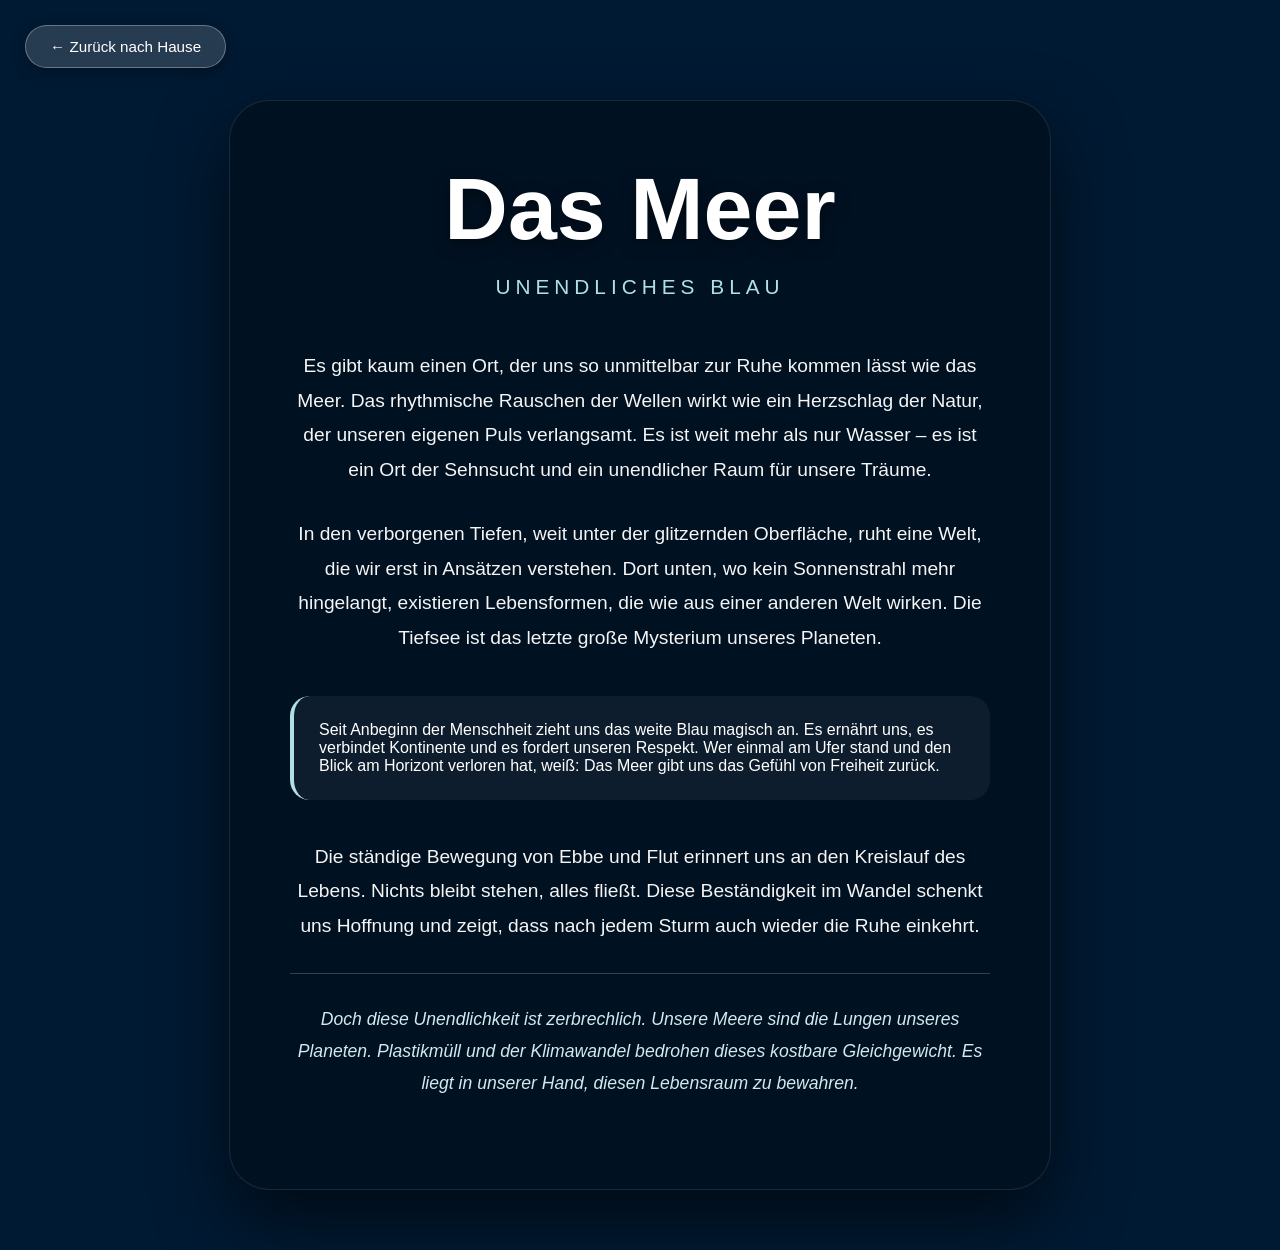
==== Das Meer.html @ 678a10c2 "Link" ====
<!DOCTYPE html>
<html lang="de">
<head>
    <meta charset="UTF-8">
    <meta name="viewport" content="width=device-width, initial-scale=1.0">
    <title>Das Meer - Kraft & Tiefe</title>
    <style>
        /* Einblend-Animation */
        @keyframes fadeIn {
            from { opacity: 0; transform: translateY(30px); }
            to { opacity: 1; transform: translateY(0); }
        }

        body {
            font-family: 'Segoe UI', Tahoma, Geneva, Verdana, sans-serif;
            margin: 0;
            padding: 100px 20px 60px; /* Genug Platz für den festen Button */
            display: flex;
            justify-content: center;
            align-items: center;
            min-height: 100vh;
            background-image: url('https://unsplash.com');
            background-size: cover;
            background-position: center;
            background-attachment: fixed;
            background-color: #001a33;
        }

        /* Fester Home-Button oben links */
        .home-button {
            position: fixed; /* Klebt fest beim Scrollen */
            top: 25px;
            left: 25px;
            text-decoration: none;
            color: white;
            background: rgba(255, 255, 255, 0.15);
            padding: 12px 24px;
            border-radius: 30px;
            backdrop-filter: blur(12px);
            border: 1px solid rgba(255, 255, 255, 0.3);
            font-size: 0.95em;
            font-weight: 500;
            transition: all 0.3s ease;
            z-index: 1000;
            box-shadow: 0 4px 15px rgba(0,0,0,0.3);
        }

        .home-button:hover {
            background: rgba(255, 255, 255, 0.3);
            transform: translateY(-2px);
            box-shadow: 0 6px 20px rgba(0,0,0,0.4);
        }

        .container {
            max-width: 700px;
            text-align: center;
            background-color: rgba(0, 15, 30, 0.75);
            padding: 60px;
            border-radius: 40px;
            box-shadow: 0 30px 70px rgba(0,0,0,0.6);
            backdrop-filter: blur(20px);
            border: 1px solid rgba(255, 255, 255, 0.1);
            color: #ffffff;
            animation: fadeIn 1.8s ease-out forwards;
        }

        h1.main-title {
            font-size: clamp(3em, 8vw, 5.5em);
            margin: 0;
            line-height: 1.1;
            text-shadow: 0 5px 15px rgba(0,0,0,0.5);
        }

        h2.sub-title {
            font-size: 1.3em;
            font-weight: 300;
            color: #b0e0e6;
            margin-bottom: 50px;
            letter-spacing: 5px;
            text-transform: uppercase;
        }

        p {
            font-size: 1.2em;
            line-height: 1.8;
            margin-bottom: 30px;
            color: #f5f5f5;
        }

        .highlight-box {
            background-color: rgba(255, 255, 255, 0.05);
            padding: 25px;
            border-radius: 20px;
            margin: 40px 0;
            border-left: 4px solid #b0e0e6;
            text-align: left;
        }

        .nature-protection {
            border-top: 1px solid rgba(255, 255, 255, 0.2);
            padding-top: 30px;
            font-style: italic;
            color: #d1eaee;
            font-size: 1.1em;
        }
    </style>
</head>
<body>

<!-- Der feste Link zu deiner GitHub Hauptseite -->
<a href="https://github.io" class="home-button">← Zurück nach Hause</a>

<div class="container">
    <h1 class="main-title">Das Meer</h1>
    <h2 class="sub-title">Unendliches Blau</h2>

    <p>
        Es gibt kaum einen Ort, der uns so unmittelbar zur Ruhe kommen lässt wie das Meer. Das rhythmische Rauschen der Wellen wirkt wie ein Herzschlag der Natur, der unseren eigenen Puls verlangsamt. Es ist weit mehr als nur Wasser – es ist ein Ort der Sehnsucht und ein unendlicher Raum für unsere Träume.
    </p>

    <p>
        In den verborgenen Tiefen, weit unter der glitzernden Oberfläche, ruht eine Welt, die wir erst in Ansätzen verstehen. Dort unten, wo kein Sonnenstrahl mehr hingelangt, existieren Lebensformen, die wie aus einer anderen Welt wirken. Die Tiefsee ist das letzte große Mysterium unseres Planeten.
    </p>

    <div class="highlight-box">
        Seit Anbeginn der Menschheit zieht uns das weite Blau magisch an. Es ernährt uns, es verbindet Kontinente und es fordert unseren Respekt. Wer einmal am Ufer stand und den Blick am Horizont verloren hat, weiß: Das Meer gibt uns das Gefühl von Freiheit zurück.
    </div>

    <p>
        Die ständige Bewegung von Ebbe und Flut erinnert uns an den Kreislauf des Lebens. Nichts bleibt stehen, alles fließt. Diese Beständigkeit im Wandel schenkt uns Hoffnung und zeigt, dass nach jedem Sturm auch wieder die Ruhe einkehrt.
    </p>

    <p class="nature-protection">
        Doch diese Unendlichkeit ist zerbrechlich. Unsere Meere sind die Lungen unseres Planeten. Plastikmüll und der Klimawandel bedrohen dieses kostbare Gleichgewicht. Es liegt in unserer Hand, diesen Lebensraum zu bewahren.
    </p>
</div>
</body>
</html>
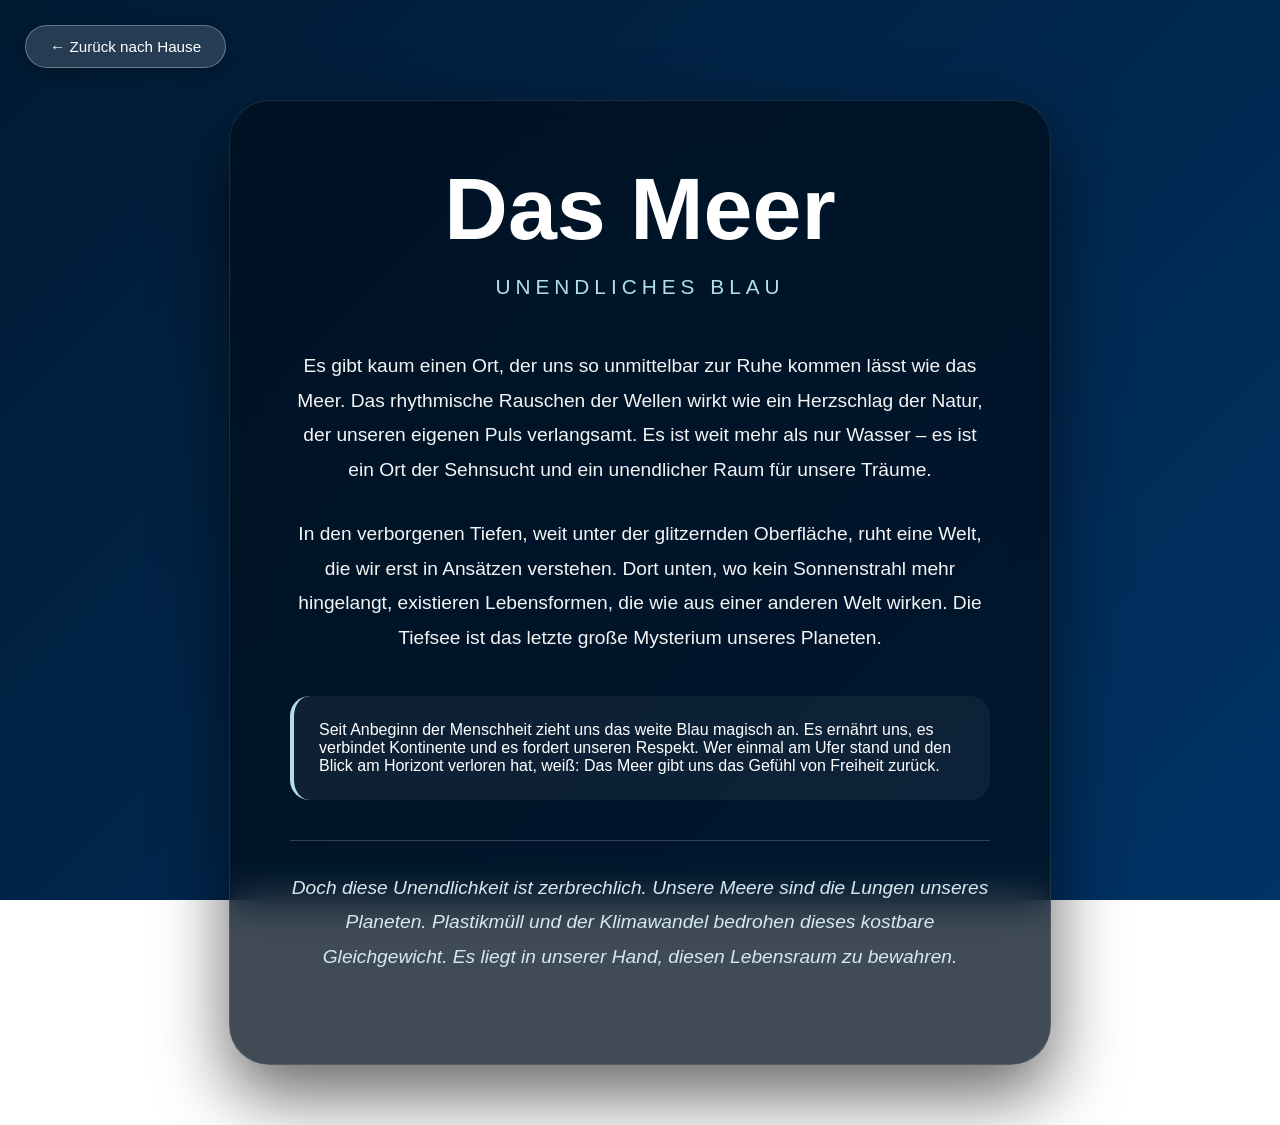
==== commit 7001dc02: "Link" ====
--- a/Das Meer.html
+++ b/Das Meer.html
@@ -14,21 +14,22 @@
         body {
             font-family: 'Segoe UI', Tahoma, Geneva, Verdana, sans-serif;
             margin: 0;
-            padding: 100px 20px 60px; /* Genug Platz für den festen Button */
+            padding: 100px 20px 60px;
             display: flex;
             justify-content: center;
             align-items: center;
             min-height: 100vh;
-            background-image: url('https://unsplash.com');
+            /* Hintergrund: Dunkles Blau-Verlauf (da externe Bilder oft blockiert werden) */
+            background: linear-gradient(135deg, #001a33 0%, #003366 100%);
             background-size: cover;
             background-position: center;
             background-attachment: fixed;
-            background-color: #001a33;
+            color: #ffffff;
         }
 
         /* Fester Home-Button oben links */
         .home-button {
-            position: fixed; /* Klebt fest beim Scrollen */
+            position: fixed;
             top: 25px;
             left: 25px;
             text-decoration: none;
@@ -48,7 +49,6 @@
         .home-button:hover {
             background: rgba(255, 255, 255, 0.3);
             transform: translateY(-2px);
-            box-shadow: 0 6px 20px rgba(0,0,0,0.4);
         }
 
         .container {
@@ -60,7 +60,6 @@
             box-shadow: 0 30px 70px rgba(0,0,0,0.6);
             backdrop-filter: blur(20px);
             border: 1px solid rgba(255, 255, 255, 0.1);
-            color: #ffffff;
             animation: fadeIn 1.8s ease-out forwards;
         }
 
@@ -68,7 +67,6 @@
             font-size: clamp(3em, 8vw, 5.5em);
             margin: 0;
             line-height: 1.1;
-            text-shadow: 0 5px 15px rgba(0,0,0,0.5);
         }
 
         h2.sub-title {
@@ -101,14 +99,12 @@
             padding-top: 30px;
             font-style: italic;
             color: #d1eaee;
-            font-size: 1.1em;
         }
     </style>
 </head>
 <body>
 
-<!-- Der feste Link zu deiner GitHub Hauptseite -->
-<a href="https://github.io" class="home-button">← Zurück nach Hause</a>
+<a href="index.html" class="home-button">← Zurück nach Hause</a>
 
 <div class="container">
     <h1 class="main-title">Das Meer</h1>
@@ -126,10 +122,6 @@
         Seit Anbeginn der Menschheit zieht uns das weite Blau magisch an. Es ernährt uns, es verbindet Kontinente und es fordert unseren Respekt. Wer einmal am Ufer stand und den Blick am Horizont verloren hat, weiß: Das Meer gibt uns das Gefühl von Freiheit zurück.
     </div>
 
-    <p>
-        Die ständige Bewegung von Ebbe und Flut erinnert uns an den Kreislauf des Lebens. Nichts bleibt stehen, alles fließt. Diese Beständigkeit im Wandel schenkt uns Hoffnung und zeigt, dass nach jedem Sturm auch wieder die Ruhe einkehrt.
-    </p>
-
     <p class="nature-protection">
         Doch diese Unendlichkeit ist zerbrechlich. Unsere Meere sind die Lungen unseres Planeten. Plastikmüll und der Klimawandel bedrohen dieses kostbare Gleichgewicht. Es liegt in unserer Hand, diesen Lebensraum zu bewahren.
     </p>
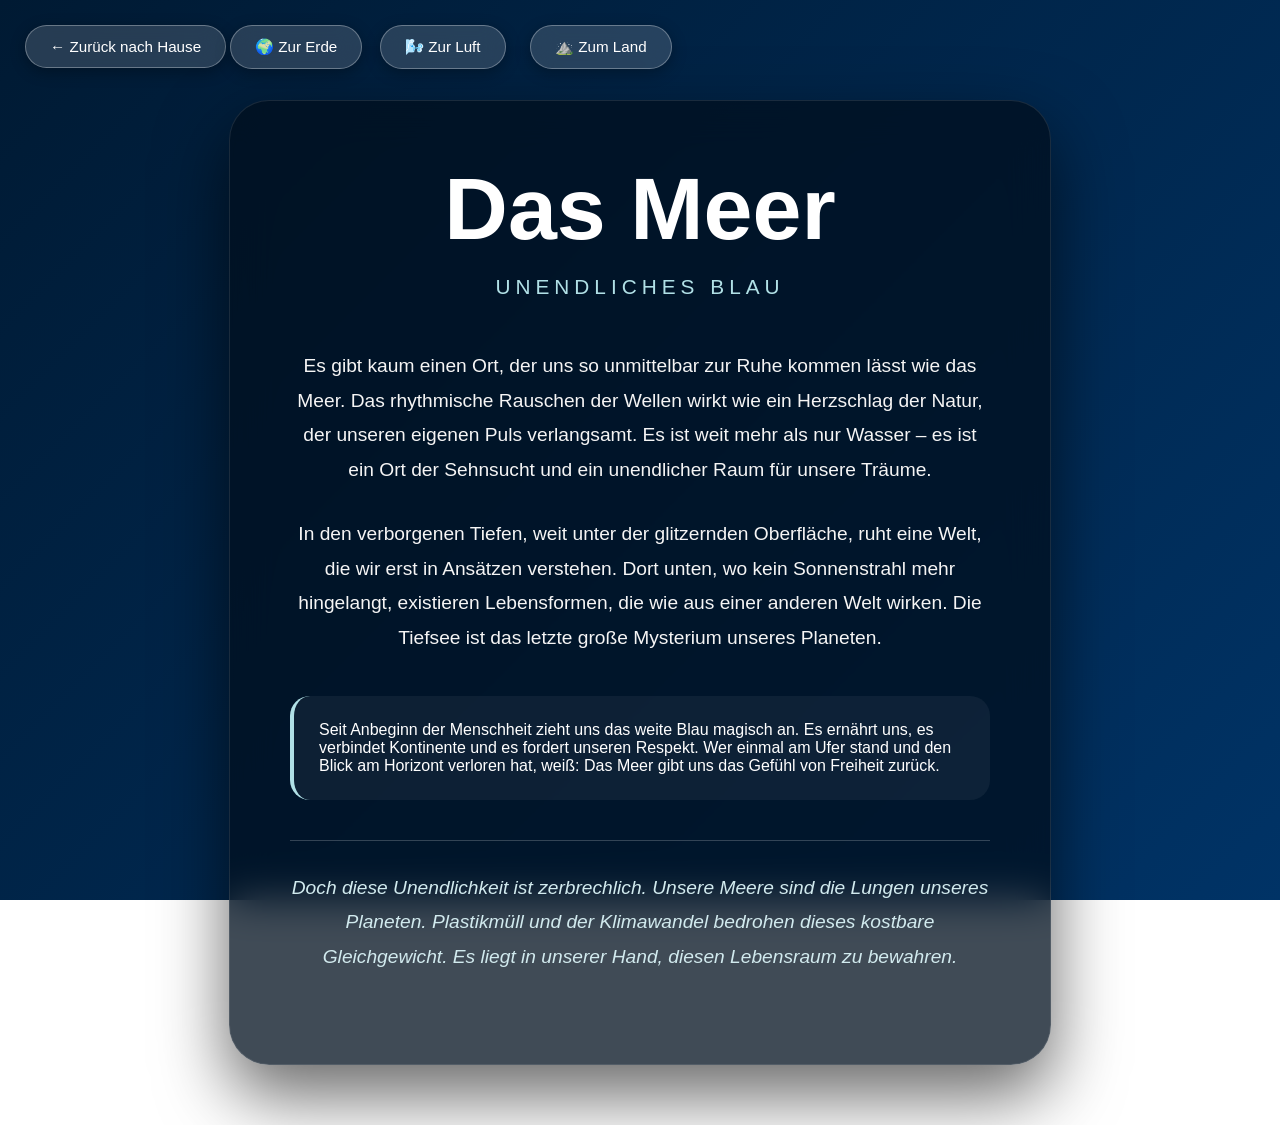
==== commit 9f01f9bf: "Neuer absatz" ====
--- a/Das Meer.html
+++ b/Das Meer.html
@@ -3,7 +3,8 @@
 <head>
     <meta charset="UTF-8">
     <meta name="viewport" content="width=device-width, initial-scale=1.0">
-    <title>Das Meer - Kraft & Tiefe</title>
+    <link rel="icon" type="image/svg+xml" href="VH.png">
+    <title>Das Meer</title>
     <style>
         /* Einblend-Animation */
         @keyframes fadeIn {
@@ -105,6 +106,9 @@
 <body>
 
 <a href="index.html" class="home-button">← Zurück nach Hause</a>
+<a href="erde.html" class="home-button" style="left: 230px;">🌍 Zur Erde</a>
+<a href="Luft.html" class="home-button" style="left: 380px;">🌬️ Zur Luft</a>
+<a href="land.html" class="home-button" style="left: 530px;">⛰️ Zum Land</a>
 
 <div class="container">
     <h1 class="main-title">Das Meer</h1>
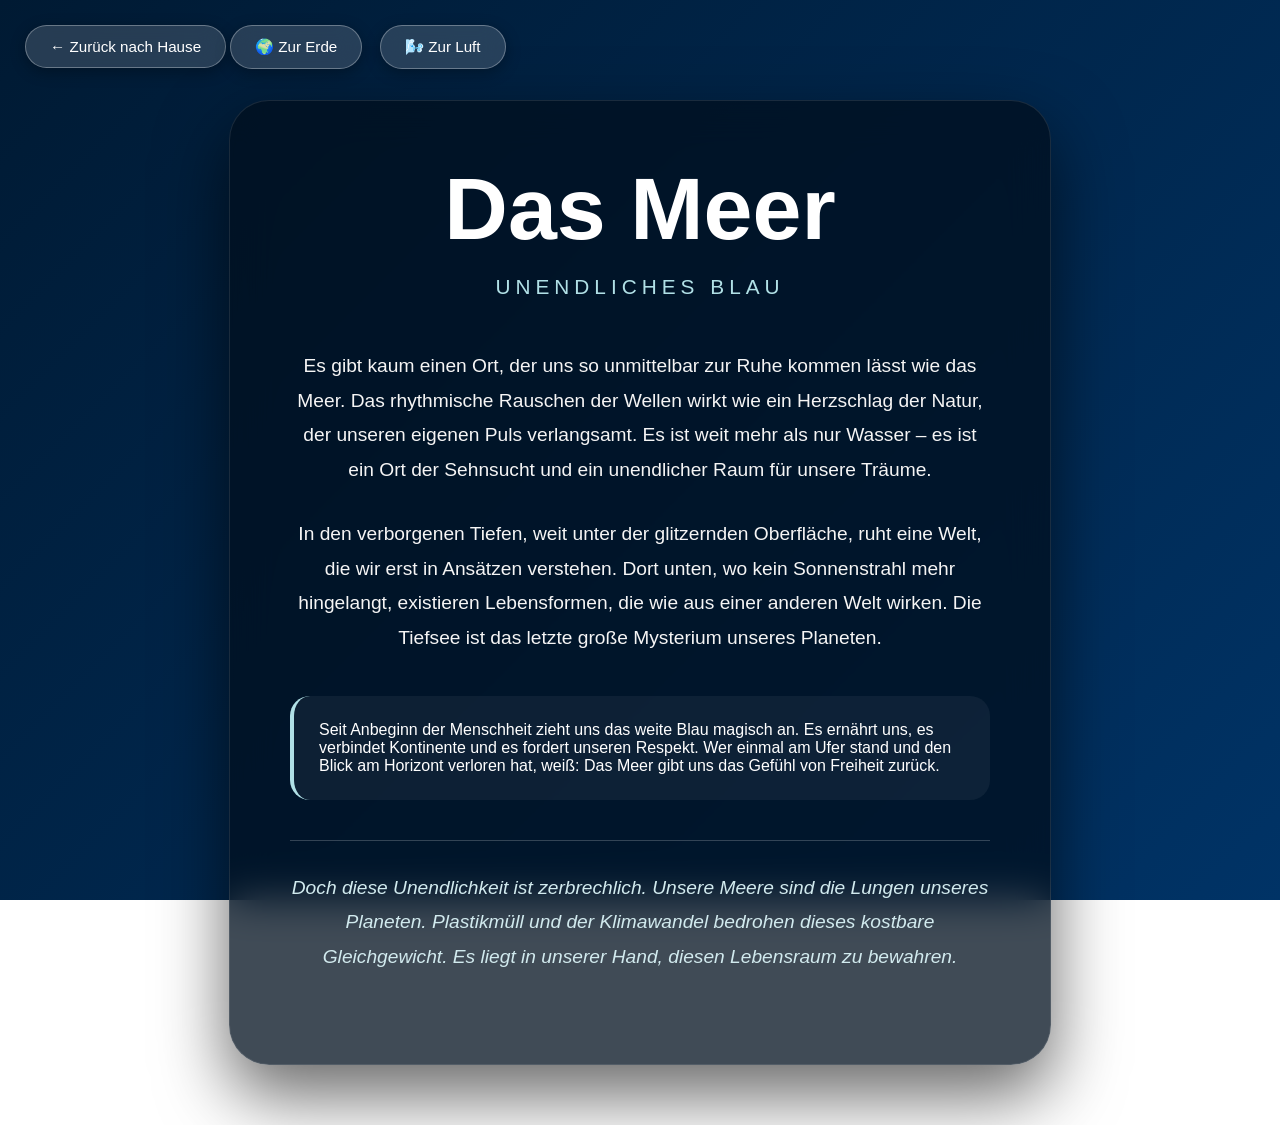
==== commit 026ea381: "Neuer absatz" ====
--- a/Das Meer.html
+++ b/Das Meer.html
@@ -108,7 +108,6 @@
 <a href="index.html" class="home-button">← Zurück nach Hause</a>
 <a href="erde.html" class="home-button" style="left: 230px;">🌍 Zur Erde</a>
 <a href="Luft.html" class="home-button" style="left: 380px;">🌬️ Zur Luft</a>
-<a href="land.html" class="home-button" style="left: 530px;">⛰️ Zum Land</a>
 
 <div class="container">
     <h1 class="main-title">Das Meer</h1>
